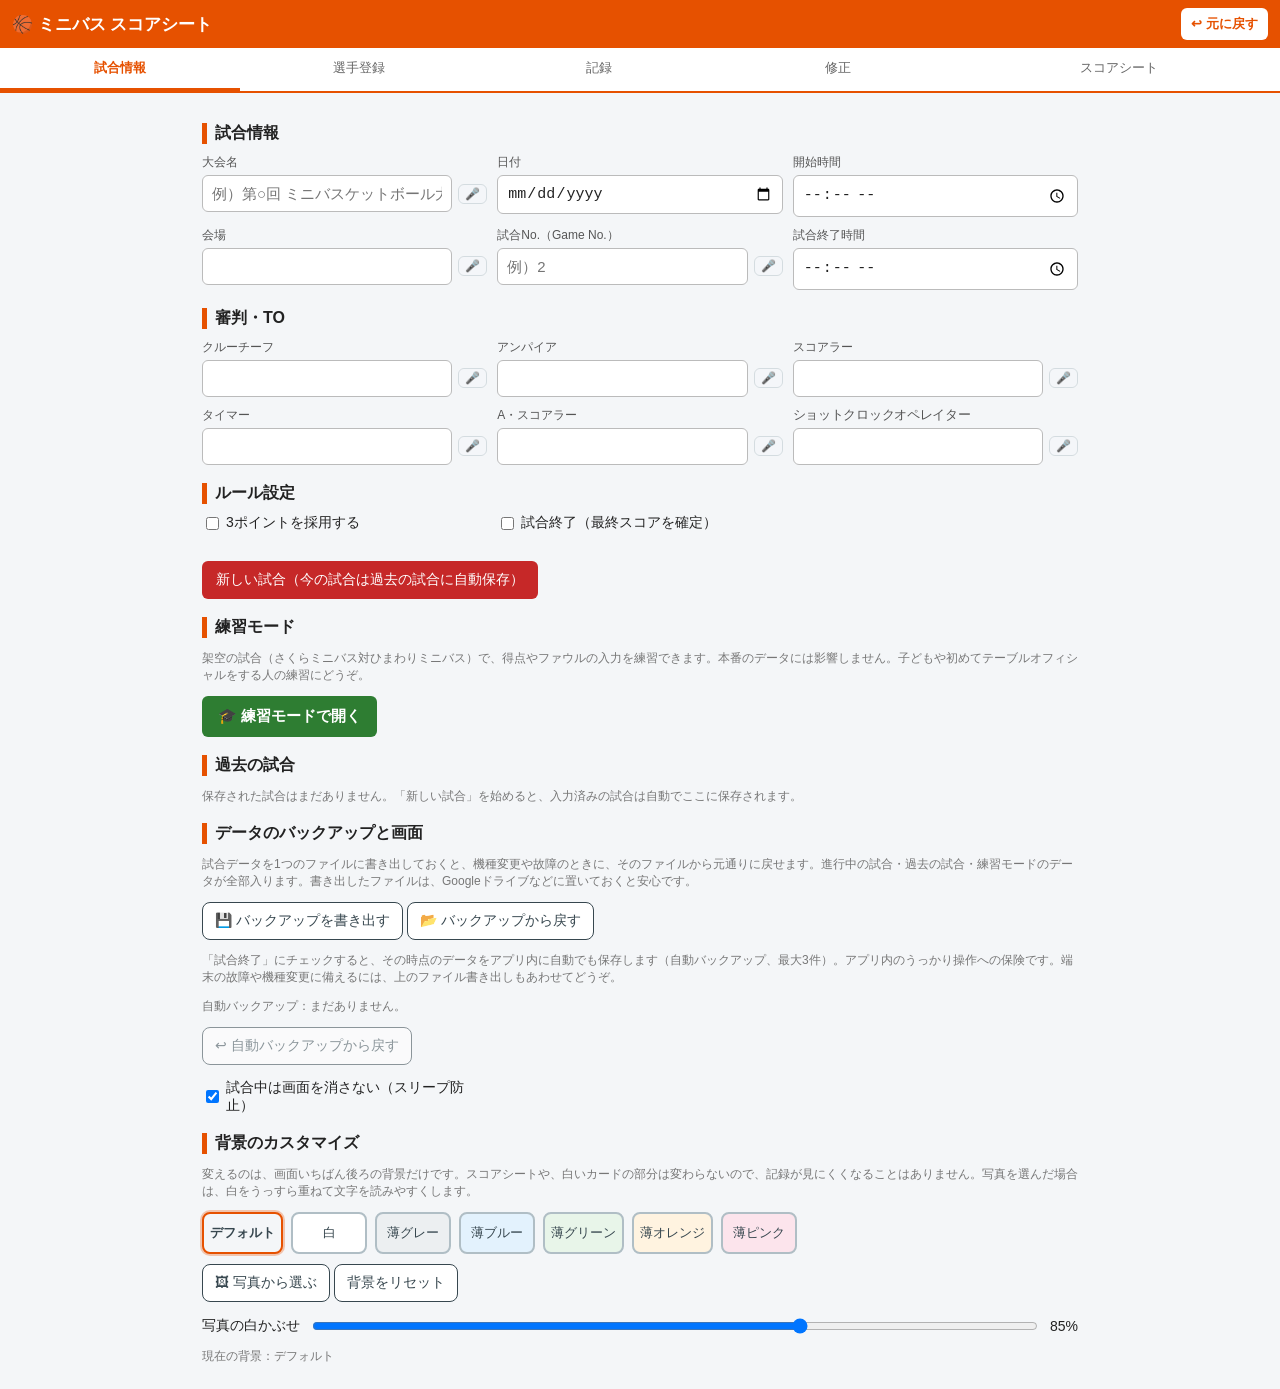
==== app/src/main/assets/scoresheet/index.html @ 8e53f01c "v62 (1.58): targetSdk 36 + edge-to-edge insets fix" ====
<!DOCTYPE html>
<html lang="ja">
<head>
<meta charset="UTF-8">
<meta name="viewport" content="width=device-width, initial-scale=1.0, user-scalable=yes">
<title>ミニバス スコアシート</title>
<link rel="stylesheet" href="style.css">
<link rel="stylesheet" href="sheet.css">
<style>
/* 表紙の絵柄ゲート：style.css の読込前に描画されることがあっても、
   選ばれた絵柄以外は絶対に出さない（style.css 側の display 指定と同じ値） */
.cover-art { display: none; }
.cover-a .art-dunk { display: block; }
.cover-b .art-ball { display: block; }
.cover-c .art-court { display: block; }
.cover-d .art-ball-d { display: block; }
.cover-rare .art-tiger { display: block; }
</style>
<script>
/* 起動時のバインダー表紙：絵柄の抽選はファーストペイント前にここで済ませる。
   app.js の binderIntro は window.__coverVariant を使うだけで、抽選は二度しない。
   絵柄: ダンク(a)／ボール(b)／コート(c)／ボール小(d) は「順番ローテーション」で
   必ず一巡する（完全ランダムだと、たまたま同じ絵柄ばかり続くため）。
   レア金(rare) だけは毎回10%の抽選で割り込む。 */
(function () {
  var COVER_QUEUE_KEY = 'minibas-scoresheet-cover-queue-v1';
  var variant;
  if (Math.random() < 0.10) {
    variant = 'rare';
  } else {
    var queue = [];
    try {
      var qRaw = JSON.parse(localStorage.getItem(COVER_QUEUE_KEY) || '[]');
      if (Array.isArray(qRaw)) queue = qRaw.filter(function (v) { return v === 'a' || v === 'b' || v === 'c' || v === 'd'; });
    } catch (e) { queue = []; }
    if (!queue.length) {
      queue = ['a', 'b', 'c', 'd'];
      for (var qi = queue.length - 1; qi > 0; qi--) {
        var qj = Math.floor(Math.random() * (qi + 1));
        var qt = queue[qi]; queue[qi] = queue[qj]; queue[qj] = qt;
      }
    }
    variant = queue.shift();
    try { localStorage.setItem(COVER_QUEUE_KEY, JSON.stringify(queue)); } catch (e) {}
  }
  window.__coverVariant = variant;
})();
</script>
</head>
<body>

<!-- 起動時のバインダー表紙（タップでも開く。app.js の binderIntro が外す）
     表紙の絵柄は起動ごとにランダム（ダンク／ボール／コート／レア金）
     抽選は head 内スクリプトで描画前に済み、下のスクリプトで即座に反映する -->
<div id="binderCover">
<script>if (window.__coverVariant) document.getElementById('binderCover').classList.add('cover-' + window.__coverVariant);</script>
  <div class="binder-wrap">
    <div class="ground-shadow"></div>
    <div class="binder">
      <div class="backboard"></div>
      <div class="pages"></div>
      <div class="binder-face">
  <div class="binder-spine">
    <span class="binder-ring"></span>
    <span class="binder-ring"></span>
    <span class="binder-ring"></span>
    <span class="binder-ring"></span>
  </div>
  <div class="binder-holes">
    <span class="binder-hole"></span>
    <span class="binder-hole"></span>
    <span class="binder-hole"></span>
    <span class="binder-hole"></span>
  </div>
  <img class="cover-art art-dunk" src="cover_dunk.svg" alt="">
  <svg class="cover-art art-ball" viewBox="0 0 200 200" aria-hidden="true">
    <defs><clipPath id="clipBallA"><circle cx="100" cy="100" r="96"/></clipPath></defs>
    <circle cx="100" cy="100" r="96" class="ball-body"/>
    <g clip-path="url(#clipBallA)">
      <path d="M4 100 H196" class="ball-seam"/>
      <path d="M100 4 V196" class="ball-seam"/>
      <path d="M16 40 Q100 98 184 40" class="ball-seam"/>
      <path d="M16 160 Q100 102 184 160" class="ball-seam"/>
      <path d="M40 16 Q98 100 40 184" class="ball-seam"/>
      <path d="M160 16 Q102 100 160 184" class="ball-seam"/>
    </g>
  </svg>
  <svg class="cover-art art-court" viewBox="0 0 300 320" preserveAspectRatio="xMidYMid meet" aria-hidden="true">
    <g stroke="none">
      <rect x="174" y="111" width="116" height="98" fill="rgba(255,255,255,.08)"/>
      <circle cx="174" cy="160" r="36" fill="rgba(255,255,255,.05)"/>
      <path d="M10 124 A36 36 0 0 1 10 196 Z" fill="rgba(255,255,255,.05)"/>
    </g>
    <g fill="none" stroke="rgba(255,255,255,.45)" stroke-width="3.5">
      <rect x="10" y="10" width="280" height="300"/>
      <path d="M10 124 A36 36 0 0 1 10 196"/>
      <circle cx="258" cy="160" r="7"/>
      <rect x="174" y="111" width="116" height="98"/>
      <circle cx="174" cy="160" r="36"/>
      <path d="M258 135 A25 25 0 0 0 258 185"/>
      <path d="M290 28 H230 A135 135 0 0 0 230 292 H290"/>
      <path d="M200 103 V111 M228 103 V111 M256 103 V111 M200 209 V217 M228 209 V217 M256 209 V217"/>
    </g>
    <g stroke="rgba(255,255,255,.45)" stroke-width="6">
      <line x1="266" y1="142" x2="266" y2="178"/>
    </g>
  </svg>
  <svg class="cover-art art-ball-d" viewBox="0 0 200 200" aria-hidden="true">
    <defs><clipPath id="clipBallD"><circle cx="100" cy="98" r="94"/></clipPath></defs>
    <ellipse cx="100" cy="188" rx="72" ry="9" fill="rgba(0,0,0,.45)"/>
    <circle cx="100" cy="98" r="94" class="ball-body"/>
    <g clip-path="url(#clipBallD)">
      <path d="M6 98 H194" class="ball-seam"/>
      <path d="M100 4 V192" class="ball-seam"/>
      <path d="M15 38 Q100 96 185 38" class="ball-seam"/>
      <path d="M15 158 Q100 100 185 158" class="ball-seam"/>
      <path d="M38 15 Q96 98 38 181" class="ball-seam"/>
      <path d="M162 15 Q104 98 162 181" class="ball-seam"/>
    </g>
  </svg>
  <img class="cover-art art-tiger" src="cover_tiger.svg" alt="">
  <div class="binder-main">
    <div class="binder-title">ミニバス<br>スコアシート</div>
    <div class="binder-version" id="binderVersion">バージョン 1.58</div>
    <div class="binder-credit">作：バスケおっさん</div>
  </div>
      </div>
    </div>
  </div>
</div>

<header id="appbar" class="noprint">
  <h1>🏀 ミニバス スコアシート</h1>
  <div class="appbar-actions">
    <button id="btnUndo" type="button">↩ 元に戻す</button>
  </div>
</header>

<nav id="tabs" class="noprint">
  <button type="button" data-tab="info" class="active">試合情報</button>
  <button type="button" data-tab="roster">選手登録</button>
  <button type="button" data-tab="record">記録</button>
  <button type="button" data-tab="fix">修正</button>
  <button type="button" data-tab="sheet">スコアシート</button>
</nav>

<div id="voiceStatus" class="voice-status noprint" role="status"></div>

<div id="practiceBanner" class="practice-banner noprint" style="display:none">
  <span>🎓 練習モード中（本番のデータには影響しません）</span>
  <button type="button" id="btnExitPractice">本番に戻る</button>
</div>

<div id="voiceToast" class="voice-toast noprint" style="display:none"></div>

<main>
  <!-- ===== 試合情報 ===== -->
  <section id="tab-info" class="tabpage active">
    <h2>試合情報</h2>
    <div class="form-grid">
      <label>大会名 <span class="input-row"><input type="text" id="gTournament" placeholder="例）第○回 ミニバスケットボール大会"><button type="button" class="mic-btn" title="音声入力">🎤</button></span></label>
      <label>日付 <input type="date" id="gDate"></label>
      <label>開始時間 <input type="time" id="gTime"></label>
      <label>会場 <span class="input-row"><input type="text" id="gVenue"><button type="button" class="mic-btn" title="音声入力">🎤</button></span></label>
      <label>試合No.（Game No.） <span class="input-row"><input type="text" id="gGameNo" placeholder="例）2"><button type="button" class="mic-btn" title="音声入力">🎤</button></span></label>
      <label>試合終了時間 <input type="time" id="gEndTime"></label>
    </div>
    <h2>審判・TO</h2>
    <div class="form-grid">
      <label>クルーチーフ <span class="input-row"><input type="text" id="gCrewChief"><button type="button" class="mic-btn" title="音声入力">🎤</button></span></label>
      <label>アンパイア <span class="input-row"><input type="text" id="gUmpire"><button type="button" class="mic-btn" title="音声入力">🎤</button></span></label>
      <label>スコアラー <span class="input-row"><input type="text" id="gScorer"><button type="button" class="mic-btn" title="音声入力">🎤</button></span></label>
      <label>タイマー <span class="input-row"><input type="text" id="gTimer"><button type="button" class="mic-btn" title="音声入力">🎤</button></span></label>
      <label>A・スコアラー <span class="input-row"><input type="text" id="gAScorer"><button type="button" class="mic-btn" title="音声入力">🎤</button></span></label>
      <label class="long-label">ショットクロックオペレイター <span class="input-row"><input type="text" id="gShotClock"><button type="button" class="mic-btn" title="音声入力">🎤</button></span></label>
    </div>
    <h2>ルール設定</h2>
    <div class="form-grid checks">
      <label class="check"><input type="checkbox" id="gUse3pt"> 3ポイントを採用する</label>
      <label class="check"><input type="checkbox" id="gFinished"> 試合終了（最終スコアを確定）</label>
    </div>
    <div class="danger-zone">
      <button id="btnNewGame" type="button" class="danger">新しい試合（今の試合は過去の試合に自動保存）</button>
    </div>
    <div id="practiceSection">
      <h2>練習モード</h2>
      <p class="hint">架空の試合（さくらミニバス対ひまわりミニバス）で、得点やファウルの入力を練習できます。本番のデータには影響しません。子どもや初めてテーブルオフィシャルをする人の練習にどうぞ。</p>
      <button id="btnPractice" type="button" class="practice-open">🎓 練習モードで開く</button>
    </div>
    <h2>過去の試合</h2>
    <div id="archiveList"></div>
    <h2>データのバックアップと画面</h2>
    <p class="hint">試合データを1つのファイルに書き出しておくと、機種変更や故障のときに、そのファイルから元通りに戻せます。進行中の試合・過去の試合・練習モードのデータが全部入ります。書き出したファイルは、Googleドライブなどに置いておくと安心です。</p>
    <div>
      <button id="btnBackupExport" type="button" class="btn-line">💾 バックアップを書き出す</button>
      <button id="btnBackupImport" type="button" class="btn-line">📂 バックアップから戻す</button>
    </div>
    <input type="file" id="backupFileInput" accept=".json,application/json" style="display:none">
    <p class="hint">「試合終了」にチェックすると、その時点のデータをアプリ内に自動でも保存します（自動バックアップ、最大3件）。アプリ内のうっかり操作への保険です。端末の故障や機種変更に備えるには、上のファイル書き出しもあわせてどうぞ。</p>
    <p class="hint" id="autoBackupInfo"></p>
    <div>
      <button id="btnAutoBackupRestore" type="button" class="btn-line">↩ 自動バックアップから戻す</button>
    </div>
    <div class="form-grid checks" style="margin-top:14px">
      <label class="check"><input type="checkbox" id="chkKeepScreenOn"> 試合中は画面を消さない（スリープ防止）</label>
    </div>
    <h2>背景のカスタマイズ</h2>
    <p class="hint">変えるのは、画面いちばん後ろの背景だけです。スコアシートや、白いカードの部分は変わらないので、記録が見にくくなることはありません。写真を選んだ場合は、白をうっすら重ねて文字を読みやすくします。</p>
    <div class="bg-swatches" id="bgSwatches">
      <button type="button" class="bg-swatch" data-bg="default" style="background:#f4f6f8">デフォルト</button>
      <button type="button" class="bg-swatch" data-bg="#ffffff" style="background:#ffffff">白</button>
      <button type="button" class="bg-swatch" data-bg="#eceff1" style="background:#eceff1">薄グレー</button>
      <button type="button" class="bg-swatch" data-bg="#e3f2fd" style="background:#e3f2fd">薄ブルー</button>
      <button type="button" class="bg-swatch" data-bg="#e8f5e9" style="background:#e8f5e9">薄グリーン</button>
      <button type="button" class="bg-swatch" data-bg="#fff3e0" style="background:#fff3e0">薄オレンジ</button>
      <button type="button" class="bg-swatch" data-bg="#fce4ec" style="background:#fce4ec">薄ピンク</button>
    </div>
    <div style="margin-top:10px">
      <button id="btnBgPick" type="button" class="btn-line">🖼 写真から選ぶ</button>
      <button id="btnBgReset" type="button" class="btn-line">背景をリセット</button>
    </div>
    <input type="file" id="bgFileInput" accept="image/*" style="display:none">
    <label class="bg-slider">写真の白かぶせ
      <input type="range" id="bgOverlay" min="60" max="97" step="1" value="85">
      <span id="bgOverlayVal">85%</span>
    </label>
    <p class="hint" id="bgStatus"></p>
  </section>

  <!-- ===== 選手登録 ===== -->
  <section id="tab-roster" class="tabpage">
    <p class="hint">選手を登録したら、「記録」タブでクォーターごとに先発の5人を選びます（記録タブでクォーターを切り替えると、そのQの出場が未設定の場合は選択画面が自動で開きます）。</p>
    <div id="rosterEditors"></div>
  </section>

  <!-- ===== 記録 ===== -->
  <section id="tab-record" class="tabpage">
    <div class="voice-bar">
      <button id="btnVoice" type="button" class="voice-mic">🎤 音声入力</button>
      <div class="voice-team">
        <span>対象チーム：</span>
        <button type="button" id="voiceTeamA" class="vt active">A</button>
        <button type="button" id="voiceTeamB" class="vt">B</button>
        <span id="voiceTeamLabel"></span>
      </div>
    </div>
    <p class="hint">音声コマンド例：「4番 2点」「7番 フリースロー」「5番 ファウル 2本」「5番 アンスポ 2本」「5番 テクニカル」「Bチーム」「タイムアウト」。間違えたら「元に戻す」で取り消せます。</p>
    <div class="quarter-bar">
      <span>記録するクォーター：</span>
      <div class="qbtns" id="quarterBtns">
        <button type="button" data-q="1" class="active">Q1</button>
        <button type="button" data-q="2">Q2</button>
        <button type="button" data-q="3">Q3</button>
        <button type="button" data-q="4">Q4</button>
        <button type="button" data-q="OT">OT</button>
      </div>
    </div>
    <div class="tf-bar" id="tfBar"></div>
    <div class="lineup-bar">
      <button id="btnLineup" type="button">🏀 出場メンバーを選ぶ</button>
      <span class="hint">現在のクォーターの先発5人を選ぶ画面を開きます（選び直しもできます）。</span>
    </div>
    <p class="hint">出場ボタンはタップで切り替わります（未出場 → ／先発 → ＼途中出場）。得点した選手は自動で出場扱いになります。</p>
    <div class="rec-switch" id="recSwitch">
      <button type="button" id="recTeamA" class="rec-team active"></button>
      <button type="button" id="recTeamB" class="rec-team"></button>
    </div>
    <div id="recordPanels"></div>
    <div id="recordSheetSide">
      <h3 class="side-title">スコアシート（入力に合わせて自動で反映）</h3>
      <canvas id="sheetPreview" width="2481" height="3509"></canvas>
    </div>
  </section>

  <!-- ===== 記録の修正 ===== -->
  <section id="tab-fix" class="tabpage">
    <h2>記録の修正</h2>
    <p class="hint">これまでの記録の一覧です。行をタップすると、その記録をその場で直接修正できます（選手・点数・ファウルの種別・クォーターの変更と、1件だけの削除）。直すと合計とスコアシートにも反映されます。</p>
    <div id="fixList"></div>
  </section>

  <!-- ===== スコアシート ===== -->
  <section id="tab-sheet" class="tabpage">
    <p class="hint">紙のスコアシートと同じレイアウトの画像の上に、記録した内容をそのまま描いたシートです。保存・共有のボタンはシートの下にあります。</p>
    <div class="sheet-zoom noprint">
      <button id="btnZoomOut" type="button">－ 縮小</button>
      <span id="zoomLabel">100%</span>
      <button id="btnZoomIn" type="button">＋ 拡大</button>
      <button id="btnZoomFit" type="button">全体を表示</button>
    </div>
    <div class="sheet-scroll">
      <canvas id="sheetCanvas" width="2481" height="3509"></canvas>
    </div>
    <div class="sheet-actions sheet-actions-bottom noprint">
      <span class="sa-group">
        <button type="button" data-act="saveImage">🖼 画像として保存</button>
        <button type="button" data-act="shareImage">📤 画像を共有</button>
      </span>
      <span class="sa-group">
        <button type="button" data-act="savePdf">📄 PDFで保存</button>
        <button type="button" data-act="sharePdf">📤 PDFを共有</button>
      </span>
    </div>
  </section>
</main>

<!-- 印刷専用ビュー（canvas画像だけをA4いっぱいに配置） -->
<div id="printRoot" aria-hidden="true"><img id="printImg" alt=""></div>

<!-- 名簿の呼び出し -->
<div id="rosterModal" class="modal hidden">
  <div class="modal-box">
    <h3 id="rosterModalTitle">名簿を呼び出す</h3>
    <div id="rosterModalList" class="pick-list"></div>
    <div class="modal-row">
      <button type="button" class="cancel" id="rosterModalCancel">閉じる</button>
    </div>
  </div>
</div>

<!-- 自動バックアップの選択 -->
<div id="abModal" class="modal hidden">
  <div class="modal-box">
    <h3>自動バックアップから戻す</h3>
    <div id="abModalList" class="pick-list"></div>
    <div class="modal-row">
      <button type="button" class="cancel" id="abModalCancel">閉じる</button>
    </div>
  </div>
</div>

<!-- ファウル種別ピッカー -->
<div id="foulModal" class="modal hidden">
  <div class="modal-box">
    <h3 id="foulModalTitle">ファウルの種別</h3>
    <div id="foulTypeBtns" class="foul-types"></div>
    <p id="foulDesc" class="foul-desc"></p>
    <button id="foulCancel" type="button" class="cancel">キャンセル</button>
  </div>
</div>

<!-- タイムアウト経過分ピッカー -->
<div id="toModal" class="modal hidden">
  <div class="modal-box">
    <h3 id="toModalTitle">タイムアウト</h3>
    <div id="toMinuteBtns" class="minute-types"></div>
    <p class="foul-desc">経過分は、クォーターの長さから残り時間の「分」を引いた数字です（6分クォーターで残り2分35秒なら「4分」）。</p>
    <button id="toCancel" type="button" class="cancel">キャンセル</button>
  </div>
</div>

<!-- 記録の修正モーダル -->
<div id="editModal" class="modal hidden">
  <div class="modal-box">
    <h3>記録の修正</h3>
    <p id="editDesc" class="edit-desc"></p>
    <div id="editFields"></div>
    <div class="modal-row">
      <button id="editSave" type="button">保存する</button>
      <button id="editCancel" type="button" class="cancel">キャンセル</button>
    </div>
    <button id="editDelete" type="button" class="delete-btn">この記録を削除</button>
  </div>
</div>

<!-- メンバー表OCR：撮影／写真選択の選択 -->
<div id="ocrSourceModal" class="modal hidden">
  <div class="modal-box">
    <h3 id="ocrSourceTitle">メンバー表を取り込む</h3>
    <p class="hint">メンバー表を撮影するか、写真から選びます。読み取りは端末の中で行われ、写真や名前が外部に送られることはありません。結果は登録前に確認画面で直せます。</p>
    <div class="modal-row">
      <button id="ocrCapture" type="button">📷 撮影する</button>
      <button id="ocrPick" type="button">🖼 写真から選ぶ</button>
    </div>
    <button id="ocrSourceCancel" type="button" class="cancel">キャンセル</button>
  </div>
</div>

<!-- メンバー表OCR：読み取り結果の確認 -->
<div id="ocrModal" class="modal hidden">
  <div class="modal-box ocr-box">
    <h3>読み取り結果の確認</h3>
    <div id="ocrEdit">
    <div class="voice-team ocr-team">
      <span>登録先：</span>
      <button type="button" id="ocrTeamA" class="vt">チームA</button>
      <button type="button" id="ocrTeamB" class="vt">チームB</button>
      <span id="ocrTeamName"></span>
    </div>
    <p class="hint">内容を確認し、間違いはその場で直してください。</p>
    <div class="ocr-head"><span class="c-no">背番号</span><span class="c-name">氏名</span><span class="c-lic">ライセンス下3桁</span><span class="c-del"></span></div>
    <div id="ocrRows"></div>
    <button id="ocrAddRow" type="button" class="ocr-add">＋ 行を追加</button>
    <div id="ocrRawWrap" class="hidden">
      <h4>読み取れなかった行（参考）</h4>
      <div id="ocrRaw" class="ocr-raw"></div>
    </div>
    <div class="modal-row">
      <button id="ocrApply" type="button">この内容で登録する</button>
      <button id="ocrCancel" type="button">やめる</button>
    </div>
    </div>
    <div id="ocrDone" class="hidden">
      <p id="ocrDoneMsg" class="edit-desc"></p>
      <div class="modal-row">
        <button id="ocrGoLineup" type="button">続けてQ1の出場メンバーを選ぶ</button>
        <button id="ocrDoneClose" type="button" class="cancel">閉じる</button>
      </div>
    </div>
  </div>
</div>

<!-- Q開始時：出場メンバー（先発5人）選択 -->
<div id="lineupModal" class="modal hidden">
  <div class="modal-box lineup-box">
    <h3 id="lineupTitle">出場メンバーを選ぶ</h3>
    <div class="voice-team lineup-team">
      <span>チーム：</span>
      <button type="button" id="lineupTeamA" class="vt">チームA</button>
      <button type="button" id="lineupTeamB" class="vt">チームB</button>
      <span id="lineupTeamName"></span>
    </div>
    <p id="lineupInfo" class="hint"></p>
    <div id="lineupPlayers" class="lineup-players"></div>
    <button id="lineupSame" type="button" class="lineup-same">前のQと同じメンバーにする</button>
    <p id="lineupCount" class="lineup-count"></p>
    <div class="modal-row">
      <button id="lineupOk" type="button">確定する</button>
      <button id="lineupCancel" type="button" class="cancel">キャンセル</button>
    </div>
  </div>
</div>

<script src="form_b64_0.js"></script>
<script src="form_b64_1.js"></script>
<script src="form_b64_2.js"></script>
<script src="form_b64_3.js"></script>
<script src="form_b64_4.js"></script>
<script src="form_b64_5.js"></script>
<script src="form_b64_6.js"></script>
<script src="form_b64_7.js"></script>
<script src="form_image.js"></script>
<script src="app.js"></script>
</body>
</html>
---- app/src/main/assets/scoresheet/style.css ----
/* 入力 UI 用スタイル（公式シート本体は sheet.css） */
* { box-sizing: border-box; }
body {
  margin: 0;
  font-family: "Hiragino Kaku Gothic ProN", "Noto Sans JP", sans-serif;
  background: #f4f6f8;
  color: #222;
  font-size: 15px;
}
#appbar {
  display: flex; align-items: center; justify-content: space-between;
  background: #e65100; color: #fff; padding: 8px 12px;
  position: sticky; top: 0; z-index: 20;
}
#appbar h1 { font-size: 17px; margin: 0; }
.appbar-actions button {
  background: #fff; color: #e65100; border: none; border-radius: 6px;
  padding: 7px 10px; font-size: 13px; font-weight: bold; margin-left: 6px;
}
#tabs {
  display: flex; background: #fff; border-bottom: 2px solid #e65100;
  position: sticky; top: 45px; z-index: 19;
}
#tabs button {
  flex: 1; padding: 11px 2px; background: none; border: none;
  font-size: 13px; color: #666; border-bottom: 3px solid transparent;
  white-space: nowrap;
}
#tabs button[data-tab="sheet"] { flex: 1.35; }
#tabs button.active { color: #e65100; font-weight: bold; border-bottom-color: #e65100; }
main { padding: 12px; max-width: 900px; margin: 0 auto; }
.tabpage { display: none; }
.tabpage.active { display: block; }
h2 { font-size: 16px; border-left: 5px solid #e65100; padding-left: 8px; margin: 18px 0 10px; }
.form-grid { display: grid; grid-template-columns: repeat(2, minmax(0, 1fr)); gap: 10px; }
.form-grid label { display: flex; flex-direction: column; font-size: 12px; color: #555; gap: 4px; min-width: 0; }
.form-grid input[type="text"], .form-grid input[type="date"], .form-grid input[type="time"] {
  padding: 9px; font-size: 15px; border: 1px solid #bbb; border-radius: 6px; color: #222;
  width: 100%; min-width: 0;
}
.form-grid .input-row { min-width: 0; }
@media (min-width: 700px) {
  .form-grid { grid-template-columns: repeat(3, minmax(0, 1fr)); }
}
.form-grid label.check { flex-direction: row; align-items: center; font-size: 14px; color: #222; }
.danger-zone { margin-top: 28px; }
button.danger { background: #c62828; color: #fff; border: none; padding: 10px 14px; border-radius: 6px; font-size: 14px; }
.hint { font-size: 12px; color: #777; }

/* 選手登録 */
.team-editor { background: #fff; border-radius: 8px; padding: 12px; margin-bottom: 16px; box-shadow: 0 1px 3px rgba(0,0,0,.12); }
/* 記録タブのパネルと同じ色分け（A=白系グレー、B=青）で画面間の見分けを揃える */
.team-editor-a { border-top: 6px solid #9e9e9e; }
.team-editor-b { border-top: 6px solid #1565c0; background: #e9f2fd; }
.team-editor h3 { margin: 0 0 10px; font-size: 16px; }
.team-editor .row { display: flex; gap: 8px; margin-bottom: 8px; flex-wrap: wrap; }
.team-editor input { padding: 8px; border: 1px solid #bbb; border-radius: 6px; font-size: 14px; }
.team-editor .tname { flex: 2; min-width: 140px; }
.team-editor .tcolor { flex: 1; min-width: 80px; }
table.roster { width: 100%; border-collapse: collapse; }
table.roster th, table.roster td { border: 1px solid #ddd; padding: 5px 3px; font-size: 13px; text-align: center; }
table.roster input { width: 100%; border: none; padding: 10px 4px; font-size: 16px; background: transparent; }
table.roster input.no { text-align: center; }
table.roster input.lic { text-align: center; }
.coach-rows { margin-top: 8px; display: grid; gap: 6px; }
.coach-rows .row label { font-size: 12px; color: #555; display: flex; align-items: center; gap: 6px; flex-wrap: wrap; }

/* 記録 */
.quarter-bar { display: flex; align-items: center; gap: 10px; flex-wrap: wrap; margin-bottom: 6px; }
.qbtns button {
  padding: 8px 14px; border: 1px solid #e65100; background: #fff; color: #e65100;
  border-radius: 20px; font-size: 14px; margin-right: 4px;
}
.qbtns button.active { background: #e65100; color: #fff; font-weight: bold; }
.team-panel { background: #fff; border-radius: 8px; padding: 10px; margin-bottom: 16px; box-shadow: 0 1px 3px rgba(0,0,0,.12); }
.team-panel.panel-a { background: #ffffff; border-top: 6px solid #9e9e9e; }
.team-panel.panel-b { background: #e9f2fd; border-top: 6px solid #1565c0; }
.team-panel header { display: flex; align-items: center; justify-content: space-between; flex-wrap: wrap; gap: 6px; }
.team-panel h3 { margin: 0; font-size: 16px; }
.team-panel .score-now { font-size: 30px; font-weight: bold; color: #e65100; }
.team-panel.panel-b .score-now { color: #1565c0; }
.team-panel .panel-btns button {
  border: 1px solid #888; background: #fff; border-radius: 6px; padding: 7px 9px; font-size: 12px; margin-left: 4px;
}
.to-chips { font-size: 12px; color: #555; margin: 6px 0; }
.to-chips .chip { background: #eef; border-radius: 10px; padding: 2px 8px; margin-right: 4px; display: inline-block; }
.to-chips .chip b { color: #c62828; margin-left: 3px; }
table.record { width: 100%; border-collapse: collapse; margin-top: 6px; }
table.record th, table.record td { border-bottom: 1px solid #eee; padding: 5px 3px; font-size: 13px; text-align: center; }
table.record td.pname { text-align: left; }
table.record .pno { font-weight: bold; }
table.record button {
  border: none; border-radius: 6px; padding: 8px 9px; font-size: 13px; font-weight: bold;
  background: #e3f2fd; color: #1565c0; white-space: nowrap;
}
table.record td:nth-child(3) { white-space: nowrap; }
table.record button.pts { background: #e65100; color: #fff; min-width: 34px; padding: 8px 5px; }
table.record button.foul { background: #fff; color: #c62828; border: 2px solid #c62828; min-width: 44px; padding: 12px 7px; font-size: 15px; }
table.record button.play { background: #f1f8e9; color: #33691e; border: 1px solid #aed581; min-width: 56px; padding: 8px 6px; }
table.record button.play.on { background: #33691e; color: #fff; }
table.record .foulcount { color: #c62828; font-size: 12px; }
table.record tr.out { opacity: .45; }
table.record tr.warn4 { background: #fff3e0; }
.foulwarn { background: #ef6c00; color: #fff; border-radius: 8px; padding: 1px 7px; font-size: 12px; font-weight: bold; white-space: nowrap; }

/* れんしゅうモード */
.practice-banner {
  background: #2e7d32; color: #fff; padding: 10px 12px; font-size: 14px; font-weight: bold;
  display: flex; justify-content: space-between; align-items: center; gap: 8px;
}
.practice-banner button {
  background: #fff; color: #2e7d32; border: none; border-radius: 6px;
  padding: 7px 10px; font-weight: bold; font-size: 13px; white-space: nowrap;
}
button.practice-open {
  background: #2e7d32; color: #fff; border: none; padding: 11px 16px;
  border-radius: 6px; font-size: 15px; font-weight: bold;
}

/* 音声入力の結果を大きく一瞬表示 */
.voice-toast {
  position: fixed; top: 108px; left: 50%; transform: translateX(-50%);
  background: rgba(20,20,20,.92); color: #fff; font-size: 22px; font-weight: bold;
  padding: 14px 22px; border-radius: 12px; z-index: 60; max-width: 92vw;
  text-align: center; box-shadow: 0 4px 16px rgba(0,0,0,.3); pointer-events: none;
}

/* 過去の試合 */
.archive-item {
  display: flex; justify-content: space-between; align-items: center; gap: 8px;
  background: #fff; border-radius: 8px; padding: 10px 12px; margin-bottom: 8px;
  box-shadow: 0 1px 3px rgba(0,0,0,.12); font-size: 14px;
}
.archive-item .archive-btns { white-space: nowrap; }
.archive-item .archive-btns button {
  border: 1px solid #888; background: #fff; border-radius: 6px;
  padding: 7px 10px; font-size: 13px; margin-left: 4px;
}

/* モーダル */
.modal { position: fixed; inset: 0; background: rgba(0,0,0,.5); display: flex; align-items: center; justify-content: center; z-index: 50; }
.modal.hidden { display: none; }
.modal-box { background: #fff; border-radius: 10px; padding: 18px; width: 88%; max-width: 360px; }
.modal-box.team-a { background: #ffffff; border-top: 6px solid #9e9e9e; }
.modal-box.team-b { background: #e9f2fd; border-top: 6px solid #1565c0; }
.modal-box h3 { margin: 0 0 12px; font-size: 16px; }
.foul-types { display: grid; grid-template-columns: repeat(3, 1fr); gap: 8px; margin-bottom: 12px; }
.foul-types button { padding: 12px 4px; font-size: 16px; font-weight: bold; border: 1px solid #c62828; color: #c62828; background: #fff; border-radius: 8px; }
.minute-types { display: grid; grid-template-columns: repeat(3, 1fr); gap: 8px; margin-bottom: 12px; }
.minute-types button { padding: 12px 4px; font-size: 16px; font-weight: bold; border: 1px solid #37474f; color: #37474f; background: #fff; border-radius: 8px; }
.foul-desc { font-size: 12px; color: #666; line-height: 1.7; margin: 2px 0 10px; text-align: left; }
.panel-btns button:disabled { opacity: .55; }
.modal-box .cancel { width: 100%; padding: 10px; border: 1px solid #999; background: #fff; border-radius: 8px; font-size: 14px; }
.modal-box input[type="number"] { width: 100%; padding: 10px; font-size: 17px; border: 1px solid #bbb; border-radius: 6px; margin: 6px 0 12px; }
.modal-row { display: flex; gap: 8px; }
.modal-row button { flex: 1; padding: 11px; border-radius: 8px; font-size: 14px; }
.sheet-actions { margin-bottom: 10px; display: flex; align-items: center; gap: 10px 18px; flex-wrap: wrap; }
.sheet-actions .sa-group { display: inline-flex; gap: 8px; flex-wrap: wrap; }
.sheet-actions-bottom { margin-top: 10px; margin-bottom: 2px; }
.sheet-actions button { background: #e65100; color: #fff; border: none; padding: 11px 16px; border-radius: 8px; font-size: 15px; font-weight: bold; }
.sheet-scroll { overflow: auto; max-height: 78vh; background: #888; padding: 10px; border-radius: 8px; }
.sheet-zoom { display: flex; align-items: center; gap: 8px; margin-bottom: 10px; }
.sheet-zoom button {
  background: #fff; color: #e65100; border: 2px solid #e65100; border-radius: 8px;
  padding: 8px 12px; font-size: 14px; font-weight: bold;
}
.sheet-zoom #zoomLabel { font-weight: bold; min-width: 48px; text-align: center; }

/* 記録タブのチーム切替（選択中のチームだけ表示し、ページの縦の長さを抑える） */
.rec-switch { display: flex; gap: 8px; margin-bottom: 10px; }
.rec-switch .rec-team {
  flex: 1; min-width: 0; padding: 8px 10px; font-size: 14px; font-weight: bold; color: #555;
  background: #fff; border: 2px solid #bdbdbd; border-radius: 8px;
  display: flex; flex-direction: column; gap: 2px; text-align: left;
}
.rec-switch .rt-head { font-size: 12px; font-weight: normal; opacity: .7; }
.rec-switch .rt-main { display: flex; align-items: baseline; gap: 6px; min-width: 0; }
.rec-switch .rt-name { overflow: hidden; text-overflow: ellipsis; white-space: nowrap; }
.rec-switch .rec-team .rec-switch-score { font-size: 20px; margin-left: auto; }
.rec-switch #recTeamA.active { border-color: #616161; background: #f5f5f5; color: #212121; box-shadow: inset 0 0 0 1px #616161; }
.rec-switch #recTeamB.active { border-color: #1565c0; background: #e9f2fd; color: #0d47a1; box-shadow: inset 0 0 0 1px #1565c0; }
.team-panel.panel-hidden { display: none; }

/* タブレット幅：記録タブの横に公式シートを同時表示（スマホ幅では出さない） */
#recordSheetSide { display: none; }
@media (min-width: 820px) {
  #tab-record.active {
    display: grid; grid-template-columns: minmax(0, 2fr) minmax(0, 3fr);
    column-gap: 14px; align-items: start;
  }
  /* タブレットでは両チームをそのまま並べるので、チーム切替ボタンは不要 */
  #recSwitch { display: none; }
  #recordPanels .team-panel.panel-hidden { display: block; }
  #tab-record > *:not(#recordSheetSide) { grid-column: 1; }
  #recordSheetSide {
    display: block; grid-column: 2; grid-row: 6 / span 2;
    /* アプリバー（45px）＋タブ（約48px）の下に張り付くようにする。
       top が小さいとシートの上端（ロゴ部分）がタブの裏に隠れてしまう */
    position: sticky; top: 100px;
  }
  #recordSheetSide .side-title { margin: 2px 0 6px; font-size: 14px; }
  #sheetPreview {
    width: 100%; height: auto; display: block; background: #fff;
    border: 1px solid #bbb; border-radius: 4px;
    /* シート全体が必ず画面に収まるよう、高さを画面内に制限して全体表示する。
       sticky と合わせて、下へスクロールしてもシート全体が常に見える。
       140px は張り付き位置（100px）＋見出し＋下の余白の分 */
    max-height: calc(100vh - 140px); object-fit: contain;
  }
  /* 左列の記録テーブル：見出しとボタンを単語の途中で折り返さない。
     スマホ幅のレイアウトには影響しないよう、このメディアクエリ内だけに絞る */
  #recordPanels table.record th { white-space: nowrap; font-size: 12px; padding: 5px 2px; }
  #recordPanels table.record td { padding: 5px 2px; }
  #recordPanels table.record button { white-space: nowrap; }
  #recordPanels table.record button.play { min-width: 38px; padding: 8px 4px; font-size: 12px; }
  #recordPanels table.record button.pts { min-width: 32px; padding: 8px 4px; font-size: 12px; }
  #recordPanels table.record button.foul { min-width: 40px; padding: 12px 5px; font-size: 14px; }
  /* 得点ボタン（+1/+2/+3）は2段に落とさず1行に並べる */
  #recordPanels table.record td:nth-child(3) { white-space: nowrap; }
}

/* 音声入力 */
.voice-status {
  background: #fff8e1; border-bottom: 1px solid #ffe082; color: #5d4037;
  padding: 8px 12px; font-size: 13px;
}
.voice-status:empty { display: none; }
.voice-bar {
  display: flex; align-items: center; gap: 14px; flex-wrap: wrap;
  background: #fff; border-radius: 8px; padding: 10px; margin-bottom: 8px;
  box-shadow: 0 1px 3px rgba(0,0,0,.12);
}
.voice-mic {
  background: #1565c0; color: #fff; border: none; border-radius: 8px;
  padding: 14px 22px; font-size: 17px; font-weight: bold;
}
.voice-team { display: flex; align-items: center; gap: 6px; font-size: 13px; color: #555; }
.voice-team .vt {
  padding: 8px 16px; border: 1px solid #1565c0; background: #fff; color: #1565c0;
  border-radius: 20px; font-size: 14px; font-weight: bold;
}
.voice-team .vt.active { background: #1565c0; color: #fff; }
.mic-btn {
  background: #f5f7fa; border: 1px solid #cfd8dc; border-radius: 6px;
  padding: 3px 6px; font-size: 12px; line-height: 1; opacity: .85;
}
.input-row { display: flex; gap: 6px; align-items: center; }
.input-row input { flex: 1; min-width: 0; }

/* 記録の修正 */
.fix-item {
  display: flex; align-items: center; gap: 10px; width: 100%; text-align: left;
  background: #fff; border: 1px solid #e0e0e0; border-radius: 8px;
  padding: 11px 12px; margin-bottom: 8px; font-size: 14px; color: #222;
  box-shadow: 0 1px 2px rgba(0,0,0,.06);
}
.fix-item.fix-a { background: #ffffff; border-left: 6px solid #9e9e9e; }
.fix-item.fix-b { background: #e9f2fd; border-left: 6px solid #1565c0; }
.fix-q { color: #fff; font-weight: bold; font-size: 12px; border-radius: 10px; padding: 3px 9px; white-space: nowrap; }
.fix-q.qred { background: rgb(198,30,30); }
.fix-q.qblue { background: rgb(28,38,140); }
.fix-text { flex: 1; }
.fix-arrow { color: #bbb; font-size: 18px; }
.edit-desc { background: #fff8e1; border-radius: 6px; padding: 8px 10px; font-size: 14px; margin: 0 0 12px; }
.modal-box label.flabel { display: block; font-size: 12px; color: #555; margin-bottom: 10px; }
.modal-box select {
  width: 100%; padding: 10px; font-size: 16px; border: 1px solid #bbb;
  border-radius: 6px; margin-top: 4px; background: #fff; color: #222;
}
.modal-row #editSave { background: #e65100; color: #fff; border: none; font-weight: bold; }
.delete-btn {
  width: 100%; margin-top: 10px; padding: 10px; border: 1px solid #c62828;
  color: #c62828; background: #fff; border-radius: 8px; font-size: 14px;
}

/* メンバー表OCR取り込み */
.team-editor .ocr-open {
  background: #1565c0; color: #fff; border: none; border-radius: 8px;
  padding: 10px 14px; font-size: 14px; font-weight: bold;
}
.modal-box.ocr-box { max-width: 560px; width: 94%; max-height: 88vh; overflow-y: auto; }
#ocrRawWrap.hidden { display: none; }
#ocrRawWrap h4 { font-size: 13px; margin: 10px 0 6px; color: #555; }
.ocr-raw {
  background: #f5f5f5; border-radius: 6px; padding: 8px 10px;
  font-size: 12px; color: #666; white-space: pre-wrap; word-break: break-all;
}
.ocr-team { margin-bottom: 8px; }
.ocr-head, .ocr-row { display: flex; gap: 6px; align-items: center; }
.ocr-head { font-size: 11px; color: #777; margin-bottom: 4px; }
.ocr-head .c-no, .ocr-row .o-no { width: 64px; flex: none; text-align: center; }
.ocr-head .c-name, .ocr-row .o-name { flex: 1; min-width: 0; }
.ocr-head .c-lic, .ocr-row .o-lic { width: 92px; flex: none; text-align: center; }
.ocr-head .c-del, .ocr-row .o-del { width: 36px; flex: none; }
.ocr-row { margin-bottom: 6px; }
.ocr-row input { padding: 8px; border: 1px solid #bbb; border-radius: 6px; font-size: 15px; }
.ocr-row .o-del {
  background: #fff; border: 1px solid #c62828; color: #c62828;
  border-radius: 6px; padding: 7px 0; font-size: 14px;
}
.ocr-add {
  width: 100%; padding: 9px; border: 1px dashed #999; background: #fafafa;
  border-radius: 8px; font-size: 14px; color: #555; margin: 2px 0 10px;
}
.modal-row #ocrApply { background: #e65100; color: #fff; border: none; font-weight: bold; }
#ocrSourceModal .cancel { margin-top: 10px; }
#ocrCapture, #ocrPick { border: 1px solid #1565c0; color: #1565c0; background: #fff; font-weight: bold; }
#ocrEdit.hidden, #ocrDone.hidden { display: none; }
.modal-row #ocrGoLineup { background: #33691e; color: #fff; border: none; font-weight: bold; }

/* Q開始時：出場メンバー選択 */
.lineup-bar { display: flex; align-items: center; gap: 10px; flex-wrap: wrap; margin: 8px 0; }
/* チームファウル表示バー（記録タブ） */
.tf-bar { display: flex; gap: 8px; flex-wrap: wrap; margin: 8px 0 2px; }
.tf-chip { flex: 1 1 150px; display: flex; align-items: baseline; gap: 8px; background: #fff3e0; border: 2px solid #e65100; border-radius: 8px; padding: 8px 12px; }
.tf-chip .tf-team { font-weight: bold; font-size: 15px; overflow: hidden; text-overflow: ellipsis; white-space: nowrap; }
.tf-chip .tf-label { color: #6d4c41; font-size: 12px; white-space: nowrap; }
.tf-chip .tf-num { margin-left: auto; font-size: 26px; font-weight: bold; color: #e65100; line-height: 1; }
/* 名簿の保存・呼び出しボタンと選択リスト */
.team-editor .roster-save, .team-editor .roster-load { padding: 9px 12px; border: 1px solid #37474f; color: #37474f; background: #fff; border-radius: 8px; font-size: 14px; margin-right: 8px; }
/* 白枠ボタンの共通スタイル（バックアップ系も同じ見た目に揃える） */
.btn-line { padding: 9px 12px; border: 1px solid #37474f; color: #37474f; background: #fff; border-radius: 8px; font-size: 14px; }
.btn-line:disabled { opacity: .55; }
/* 狭い画面ではルール設定のチェックを縦並びにして、ラベルの中途半端な改行を防ぐ */
@media (max-width: 600px) {
  .form-grid.checks { grid-template-columns: 1fr; }
}
.pick-list { display: flex; flex-direction: column; gap: 8px; margin-bottom: 12px; max-height: 50vh; overflow-y: auto; }
.pick-item { text-align: left; padding: 11px 12px; border: 1px solid #999; background: #fff; border-radius: 8px; font-size: 15px; }
.pick-item .pick-sub { display: block; font-size: 12px; color: #666; margin-top: 2px; }
#btnLineup {
  background: #33691e; color: #fff; border: none; border-radius: 8px;
  padding: 11px 16px; font-size: 15px; font-weight: bold;
}
.modal-box.lineup-box { max-width: 520px; width: 94%; max-height: 88vh; overflow-y: auto; }
.lineup-players { display: grid; gap: 8px; margin: 10px 0; }
.lpick {
  display: flex; align-items: center; gap: 10px; width: 100%; min-height: 56px;
  padding: 10px 12px; border: 2px solid #bbb; background: #fff; border-radius: 10px;
  font-size: 16px; text-align: left; color: #222;
}
.lpick.sel { border-color: #33691e; background: #f1f8e9; }
.lpick.disabled { opacity: .45; }
.lp-no { font-size: 22px; font-weight: bold; min-width: 44px; text-align: center; }
.lp-name { flex: 1; min-width: 0; }
.lp-check { font-size: 20px; color: #33691e; font-weight: bold; min-width: 24px; text-align: center; }
.lp-badge { font-size: 11px; border-radius: 9px; padding: 2px 7px; white-space: nowrap; }
.lp-badge.b-new { background: #ffe082; color: #5d4037; }
.lp-badge.b-sub { background: #e3f2fd; color: #1565c0; }
.lp-badge.b-out { background: #ffcdd2; color: #c62828; }
.lineup-same {
  width: 100%; padding: 10px; border: 1px solid #33691e; color: #33691e;
  background: #fff; border-radius: 8px; font-size: 14px; margin-bottom: 8px;
}
.lineup-same.hidden { display: none; }
/* 先発選択の見出し行：「チーム：」は改行させず、チーム名は独立した行に置く */
.lineup-team { flex-wrap: wrap; }
.lineup-team > span:first-child { white-space: nowrap; }
#lineupTeamName { flex-basis: 100%; font-size: 14px; color: #333; }
/* 長い項目名（ショットクロックオペレイター）は途中で改行させず、少し小さめに1行に収める */
.form-grid label.long-label { white-space: nowrap; font-size: 12.5px; letter-spacing: -0.3px; }
.lineup-count { font-size: 13px; color: #555; margin: 4px 0 10px; }
.modal-row #lineupOk { background: #33691e; color: #fff; border: none; font-weight: bold; }
.modal-row #lineupOk.disabled { background: #bbb; }
.part-status { font-size: 12px; color: #33691e; margin: 2px 0 4px; }
.notyet { background: #ffe082; color: #5d4037; border-radius: 8px; padding: 1px 6px; font-size: 11px; white-space: nowrap; }

@media print {
  /* 印刷するのは #printRoot（canvas画像のみ、A4いっぱい）だけ */
  #appbar, #tabs, main, .modal, .voice-status { display: none !important; }
  body { background: #fff; }
  #printRoot { display: block !important; }
  #printRoot img { width: 100%; height: auto; display: block; }
}

/* 背景のカスタマイズ（試合情報タブ） */
.bg-swatches { display: flex; flex-wrap: wrap; gap: 8px; }
.bg-swatch {
  border: 2px solid #b0bec5; border-radius: 8px; padding: 10px 6px;
  font-size: 13px; color: #37474f; min-width: 76px; cursor: pointer;
}
.bg-swatch.selected { border-color: #e65100; box-shadow: 0 0 0 2px rgba(230,81,0,.30); font-weight: bold; }
.bg-slider { display: flex; align-items: center; gap: 10px; margin-top: 14px; font-size: 14px; }
.bg-slider input[type="range"] { flex: 1; }

/* 起動時のバインダー表紙（絵柄は起動ごとにランダム）
   実物のバインダーらしく、机の上に置いたバインダーを
   紙の束・裏表紙・金属リング・革の質感で立体的に見せる */
#binderCover {
  position: fixed; inset: 0; z-index: 9999;
  display: flex; align-items: center; justify-content: center;
  background: radial-gradient(130% 80% at 50% 22%, #434956, #262a33 58%, #16181e 100%);
  transition: opacity .7s ease-in;
  overflow: hidden;
}
#binderCover.opening { opacity: 0; }
.binder-wrap {
  position: relative;
  width: min(94vw, 560px); height: min(88vh, 780px);
  perspective: 1200px;
}
/* 床に落ちる柔らかい影 */
.ground-shadow {
  position: absolute; left: 2%; right: -9%; bottom: -30px; height: 52px;
  background: radial-gradient(50% 50% at 50% 50%, rgba(0,0,0,.62), rgba(0,0,0,0) 68%);
  filter: blur(7px);
}
.binder {
  position: absolute; inset: 0;
  transform: rotateY(-5deg) rotateX(1.2deg);
  transform-style: preserve-3d;
  transform-origin: left center;
  transition: transform .7s ease-in;
}
#binderCover.opening .binder {
  transform: perspective(1200px) rotateY(-102deg);
}
/* 裏表紙の板（いちばん後ろ） */
.backboard {
  position: absolute; inset: 0;
  transform: translate(13px, 10px);
  border-radius: 12px;
  background: linear-gradient(135deg, #26264e, #101024 70%);
  box-shadow: 3px 3px 4px rgba(0,0,0,.45);
}
#binderCover.cover-rare .backboard {
  background: linear-gradient(135deg, #7a5f16, #42330a 70%);
}
/* 紙の束（小口）：横の縞で1枚ずつの層を表す */
.pages {
  position: absolute; inset: 0;
  transform: translate(8px, 6px);
  border-radius: 10px;
  background: repeating-linear-gradient(0deg,
    #f8f4e9 0px, #f8f4e9 2px, #c9c1ab 3px, #ece6d5 4px);
  box-shadow: inset -3px 0 3px rgba(0,0,0,.18), inset 0 -3px 3px rgba(0,0,0,.12);
}
/* 表紙本体 */
.binder-face {
  position: absolute; inset: 0; display: flex;
  border-radius: 10px; overflow: hidden;
  background: linear-gradient(150deg, #1d1d22, #101014 55%, #17171c);
  box-shadow:
    inset 0 0 0 2px rgba(0,0,0,.55),
    inset 0 0 0 3px rgba(255,255,255,.05),
    inset 0 2px 3px rgba(255,255,255,.10),
    -2px 2px 6px rgba(0,0,0,.35);
}
/* 革の質感（SVGノイズ）＋斜めのツヤ */
.binder-face::before {
  content: ''; position: absolute; inset: 0; z-index: 4; pointer-events: none;
  background:
    linear-gradient(112deg, rgba(255,255,255,.13) 0%, rgba(255,255,255,.03) 30%, transparent 48%),
    radial-gradient(95% 55% at 16% 0%, rgba(255,255,255,.10), transparent 60%),
    url("data:image/svg+xml,%3Csvg xmlns='http://www.w3.org/2000/svg' width='160' height='160'%3E%3Cfilter id='n'%3E%3CfeTurbulence type='fractalNoise' baseFrequency='0.9' numOctaves='2'/%3E%3C/filter%3E%3Crect width='160' height='160' filter='url(%23n)' opacity='0.05'/%3E%3C/svg%3E");
}
#binderCover.cover-c .binder-face { background: linear-gradient(135deg, #262861, #1a1c53 60%, #141539); }
#binderCover.cover-rare .binder-face {
  background-color: #d4af37;
  background-image:
    repeating-linear-gradient(90deg, rgba(120,84,10,.18) 0 2px, transparent 2px 16.66%),
    linear-gradient(140deg, #f3d27a, #d4af37 45%, #a87f1f 82%, #caa437);
}
/* 背表紙：丸みのあるグラデーション＋ヒンジの溝 */
.binder-spine {
  width: 58px; flex: none; position: relative; z-index: 3;
  background: linear-gradient(90deg,
    #060608 0%, #1b1b21 26%, #3a3a44 48%, #23232b 72%, #0a0a0d 100%);
  border-right: 2px solid rgba(0,0,0,.65);
  box-shadow: inset -4px 0 5px rgba(0,0,0,.55), inset 3px 0 4px rgba(0,0,0,.5);
  display: flex; flex-direction: column;
  justify-content: space-evenly; align-items: center;
}
.cover-rare .binder-spine {
  background: linear-gradient(90deg,
    #4a3806 0%, #8a6a1c 26%, #c9a227 48%, #7c5f14 72%, #3d2d04 100%);
  border-right-color: rgba(58,42,0,.6);
}
/* 金属リング：金属グラデーションの輪＋中心の穴 */
.binder-ring {
  width: 30px; height: 30px; border-radius: 50%;
  position: relative;
  background: radial-gradient(circle at 32% 28%,
    #fdfefe, #c6cdd5 38%, #7e868f 62%, #4b5157 82%, #9aa3ab);
  box-shadow: 0 3px 5px rgba(0,0,0,.6), inset 0 0 3px rgba(0,0,0,.45);
}
.binder-ring::after {
  content: ''; position: absolute; inset: 7px; border-radius: 50%;
  background: radial-gradient(circle at 42% 34%, #2e2e34, #0e0e11 72%);
  box-shadow: inset 0 2px 4px rgba(0,0,0,.95), 0 1px 0 rgba(255,255,255,.18);
}
.cover-rare .binder-ring {
  background: radial-gradient(circle at 32% 28%,
    #fffbe8, #ecd27a 38%, #b08d2a 62%, #6e5410 82%, #d9b84a);
}
.cover-rare .binder-ring::after {
  background: radial-gradient(circle at 42% 34%, #4a3806, #241a02 72%);
}
/* 紙側のパンチ穴（リングの付け根） */
.binder-holes {
  position: absolute; left: 66px; top: 0; bottom: 0; z-index: 3;
  display: flex; flex-direction: column;
  justify-content: space-evenly; align-items: center;
}
.binder-hole {
  width: 13px; height: 13px; border-radius: 50%;
  background: radial-gradient(circle at 42% 34%, #000, #1d1d22 76%);
  box-shadow: inset 0 2px 4px rgba(0,0,0,.95), 0 1px 0 rgba(255,255,255,.10);
}
.cover-art { display: none; position: absolute; }
.cover-a .art-dunk {
  display: block;
  height: 23%; width: auto; top: 12%; left: 56%; transform: translateX(-50%);
}
.cover-b .art-ball {
  display: block; width: 300px; height: 300px; right: -120px; bottom: -120px;
}
.cover-b .binder-credit { padding-right: 150px; }
.cover-rare .art-tiger {
  display: block; inset: 0; width: 100%; height: 100%;
}
.cover-rare .binder-main { justify-content: flex-start; padding-top: 10vh; }
.cover-rare .binder-credit {
  color: #f5e9c9; opacity: 1; text-shadow: none;
  left: 50%; right: auto; transform: translateX(-50%);
  width: max-content; padding: 5px 16px; border-radius: 999px;
  background: rgba(24,15,3,.55);
}
.ball-body { fill: #e07b39; stroke: #4a2e1c; stroke-width: 3; }
.ball-seam { fill: none; stroke: #4a2e1c; stroke-width: 4; }
.cover-c .art-court {
  display: block; left: 60px; right: 8px; top: 6%; bottom: 36%;
  width: auto; height: auto;
}
.cover-c .binder-main { justify-content: flex-end; padding-bottom: 9vh; }
.cover-d .art-ball-d {
  display: block; width: 150px; height: 150px; right: 18px; bottom: 20px;
}
.cover-d .binder-credit { padding-right: 150px; }
.binder-main {
  flex: 1; position: relative; z-index: 2; color: #fff; text-align: center;
  display: flex; flex-direction: column; align-items: center; justify-content: center;
  padding: 24px;
}
/* 型押し風の額縁 */
.binder-main::before {
  content: ''; position: absolute; inset: 15px; border-radius: 7px;
  border: 1px solid rgba(0,0,0,.5);
  box-shadow: inset 0 1px 0 rgba(255,255,255,.07), 0 1px 0 rgba(255,255,255,.05);
  pointer-events: none;
}
.cover-a .binder-main { justify-content: flex-end; padding-bottom: 17vh; }
.cover-rare .binder-main { color: #43330a; }
/* エンボス（型押し）タイトル */
.binder-title {
  font-size: 34px; font-weight: bold; letter-spacing: 3px; line-height: 1.45;
  text-shadow:
    0 2px 2px rgba(0,0,0,.7),
    0 -1px 0 rgba(255,255,255,.16),
    0 0 20px rgba(0,0,0,.3);
}
.cover-rare .binder-title {
  text-shadow: 0 1px 0 rgba(255,246,200,.5), 0 -1px 1px rgba(90,64,0,.55);
}
.binder-version { margin-top: 20px; font-size: 16px; opacity: .85; text-shadow: 0 1px 2px rgba(0,0,0,.6); }
.cover-rare .binder-version { text-shadow: none; }
.binder-credit {
  position: absolute; left: 0; right: 0; bottom: 36px;
  font-size: 15px; opacity: .92; text-shadow: 0 1px 2px rgba(0,0,0,.6);
  white-space: nowrap;
}
---- app/src/main/assets/scoresheet/sheet.css ----
/* ============================================================
   公式シート（canvas方式）用スタイル
   様式そのものは JBA公式PDFの画像（form_image.js）であり、
   記入は app.js が canvas 上に重ね描きする。
   旧来の HTML/CSS による様式再現スタイルは廃止した。
   ============================================================ */

/* 画面表示：canvas を横幅いっぱいに（内部解像度 2481x3509 は維持） */
#sheetCanvas {
  width: 100%;
  height: auto;
  display: block;
  background: #fff;
}

/* 印刷専用ビューは画面では非表示 */
#printRoot { display: none; }

/* ---------- 印刷 ---------- */
@page { size: A4 portrait; margin: 0; }
@media print {
  #printRoot {
    display: block !important;
    margin: 0;
    padding: 0;
  }
  #printRoot img {
    width: 100%;
    height: auto;
    display: block;
    -webkit-print-color-adjust: exact;
    print-color-adjust: exact;
  }
}
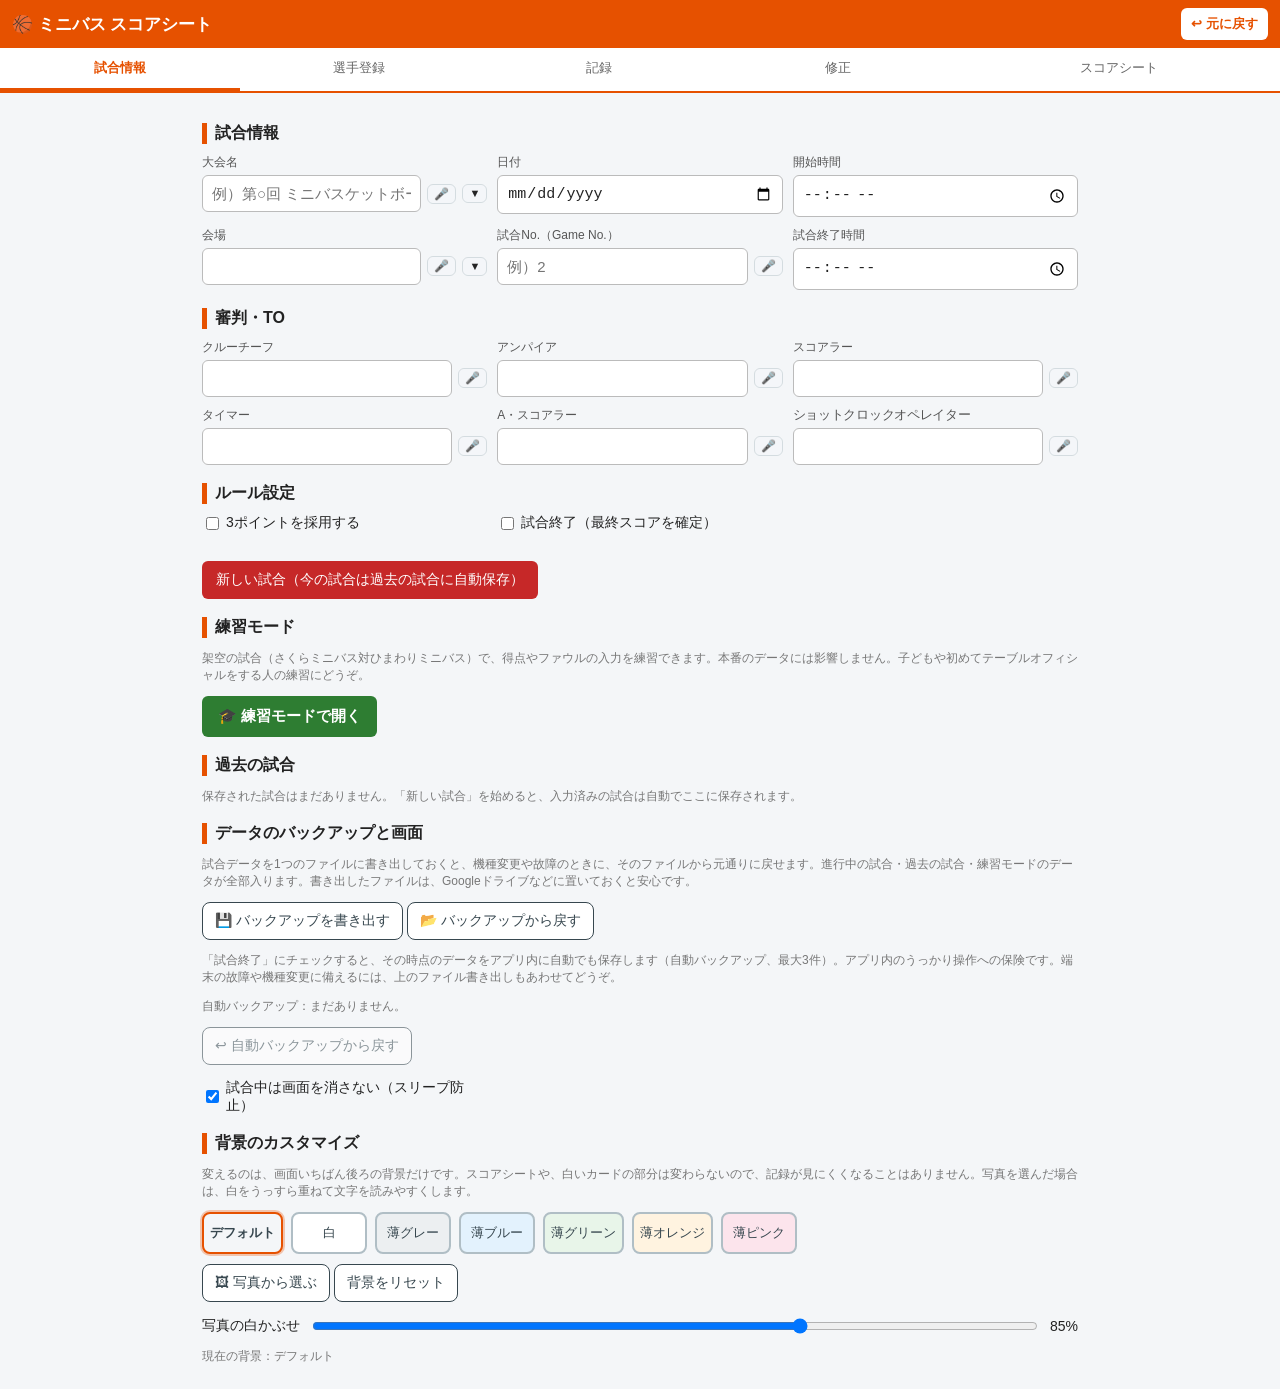
==== commit dd6a1342: "v1.59: 大会名・会場の履歴ドロップダウンを追加" ====
--- a/app/src/main/assets/scoresheet/index.html
+++ b/app/src/main/assets/scoresheet/index.html
@@ -121,7 +121,7 @@
   <img class="cover-art art-tiger" src="cover_tiger.svg" alt="">
   <div class="binder-main">
     <div class="binder-title">ミニバス<br>スコアシート</div>
-    <div class="binder-version" id="binderVersion">バージョン 1.58</div>
+    <div class="binder-version" id="binderVersion">バージョン 1.59</div>
     <div class="binder-credit">作：バスケおっさん</div>
   </div>
       </div>
@@ -158,10 +158,10 @@
   <section id="tab-info" class="tabpage active">
     <h2>試合情報</h2>
     <div class="form-grid">
-      <label>大会名 <span class="input-row"><input type="text" id="gTournament" placeholder="例）第○回 ミニバスケットボール大会"><button type="button" class="mic-btn" title="音声入力">🎤</button></span></label>
+      <label class="hist-label">大会名 <span class="input-row"><input type="text" id="gTournament" placeholder="例）第○回 ミニバスケットボール大会"><button type="button" class="mic-btn" title="音声入力">🎤</button><button type="button" class="hist-btn" data-hist-btn="tournament" title="履歴から選ぶ">▼</button></span><div class="hist-list" id="tournamentHist" style="display:none"></div></label>
       <label>日付 <input type="date" id="gDate"></label>
       <label>開始時間 <input type="time" id="gTime"></label>
-      <label>会場 <span class="input-row"><input type="text" id="gVenue"><button type="button" class="mic-btn" title="音声入力">🎤</button></span></label>
+      <label class="hist-label">会場 <span class="input-row"><input type="text" id="gVenue"><button type="button" class="mic-btn" title="音声入力">🎤</button><button type="button" class="hist-btn" data-hist-btn="venue" title="履歴から選ぶ">▼</button></span><div class="hist-list" id="venueHist" style="display:none"></div></label>
       <label>試合No.（Game No.） <span class="input-row"><input type="text" id="gGameNo" placeholder="例）2"><button type="button" class="mic-btn" title="音声入力">🎤</button></span></label>
       <label>試合終了時間 <input type="time" id="gEndTime"></label>
     </div>
--- a/app/src/main/assets/scoresheet/style.css
+++ b/app/src/main/assets/scoresheet/style.css
@@ -373,6 +373,26 @@
   #printRoot img { width: 100%; height: auto; display: block; }
 }
 
+/* 履歴ドロップダウン（試合情報タブ：大会名・会場） */
+.form-grid label.hist-label { position: relative; }
+.hist-btn {
+  background: #f5f7fa; border: 1px solid #cfd8dc; border-radius: 6px;
+  padding: 3px 6px; font-size: 11px; line-height: 1; opacity: .85; cursor: pointer;
+}
+.hist-list {
+  position: absolute; top: 100%; left: 0; right: 0; z-index: 60; margin-top: 4px;
+  background: #fff; border: 1px solid #90a4ae; border-radius: 8px;
+  box-shadow: 0 6px 16px rgba(0, 0, 0, .18);
+  max-height: 240px; overflow-y: auto;
+}
+.hist-item {
+  display: block; width: 100%; text-align: left; cursor: pointer;
+  background: none; border: none; border-bottom: 1px solid #eceff1;
+  padding: 10px 12px; font-size: 14px; color: #222;
+}
+.hist-item:last-child { border-bottom: none; }
+.hist-item:active { background: #eceff1; }
+
 /* 背景のカスタマイズ（試合情報タブ） */
 .bg-swatches { display: flex; flex-wrap: wrap; gap: 8px; }
 .bg-swatch {
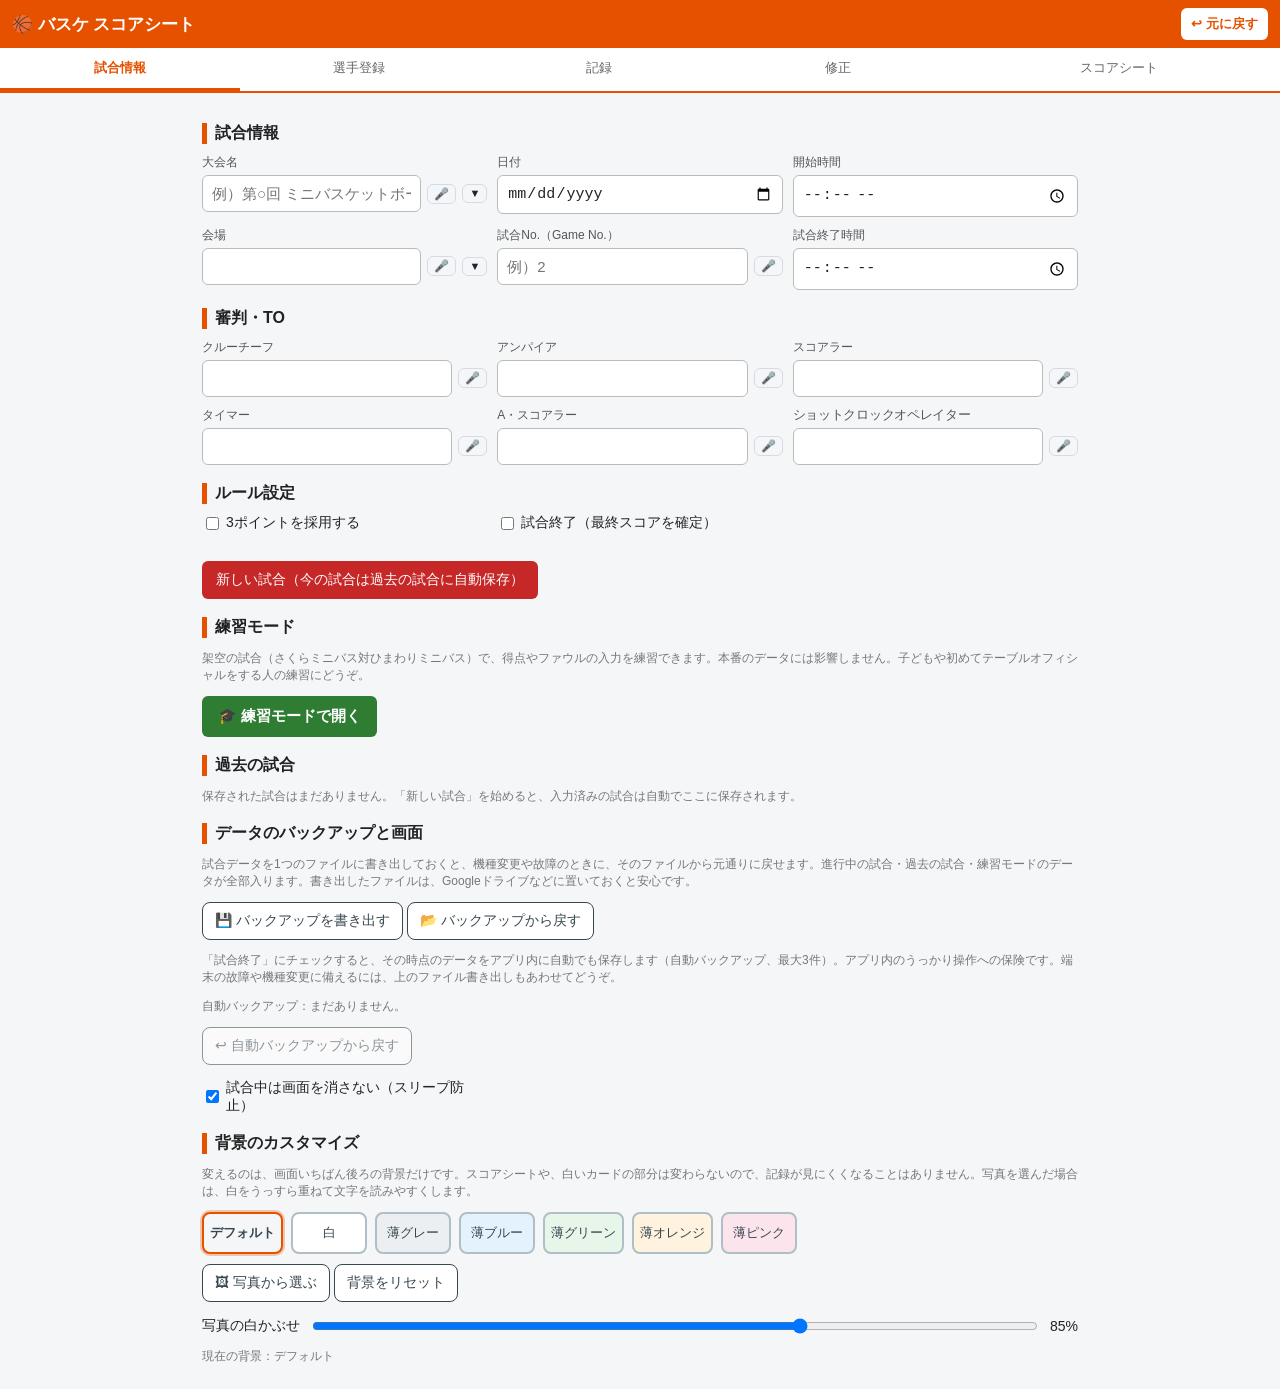
==== commit e09fea89: "アプリ名を「バスケ スコアシート（U12用）」に変更（v67）" ====
--- a/app/src/main/assets/scoresheet/index.html
+++ b/app/src/main/assets/scoresheet/index.html
@@ -3,7 +3,7 @@
 <head>
 <meta charset="UTF-8">
 <meta name="viewport" content="width=device-width, initial-scale=1.0, user-scalable=yes">
-<title>ミニバス スコアシート</title>
+<title>バスケ スコアシート</title>
 <link rel="stylesheet" href="style.css">
 <link rel="stylesheet" href="sheet.css">
 <style>
@@ -120,8 +120,8 @@
   </svg>
   <img class="cover-art art-tiger" src="cover_tiger.svg" alt="">
   <div class="binder-main">
-    <div class="binder-title">ミニバス<br>スコアシート</div>
-    <div class="binder-version" id="binderVersion">バージョン 1.59</div>
+    <div class="binder-title">バスケ<br>スコアシート</div>
+    <div class="binder-version" id="binderVersion">バージョン 1.63</div>
     <div class="binder-credit">作：バスケおっさん</div>
   </div>
       </div>
@@ -130,7 +130,7 @@
 </div>
 
 <header id="appbar" class="noprint">
-  <h1>🏀 ミニバス スコアシート</h1>
+  <h1>🏀 バスケ スコアシート</h1>
   <div class="appbar-actions">
     <button id="btnUndo" type="button">↩ 元に戻す</button>
   </div>
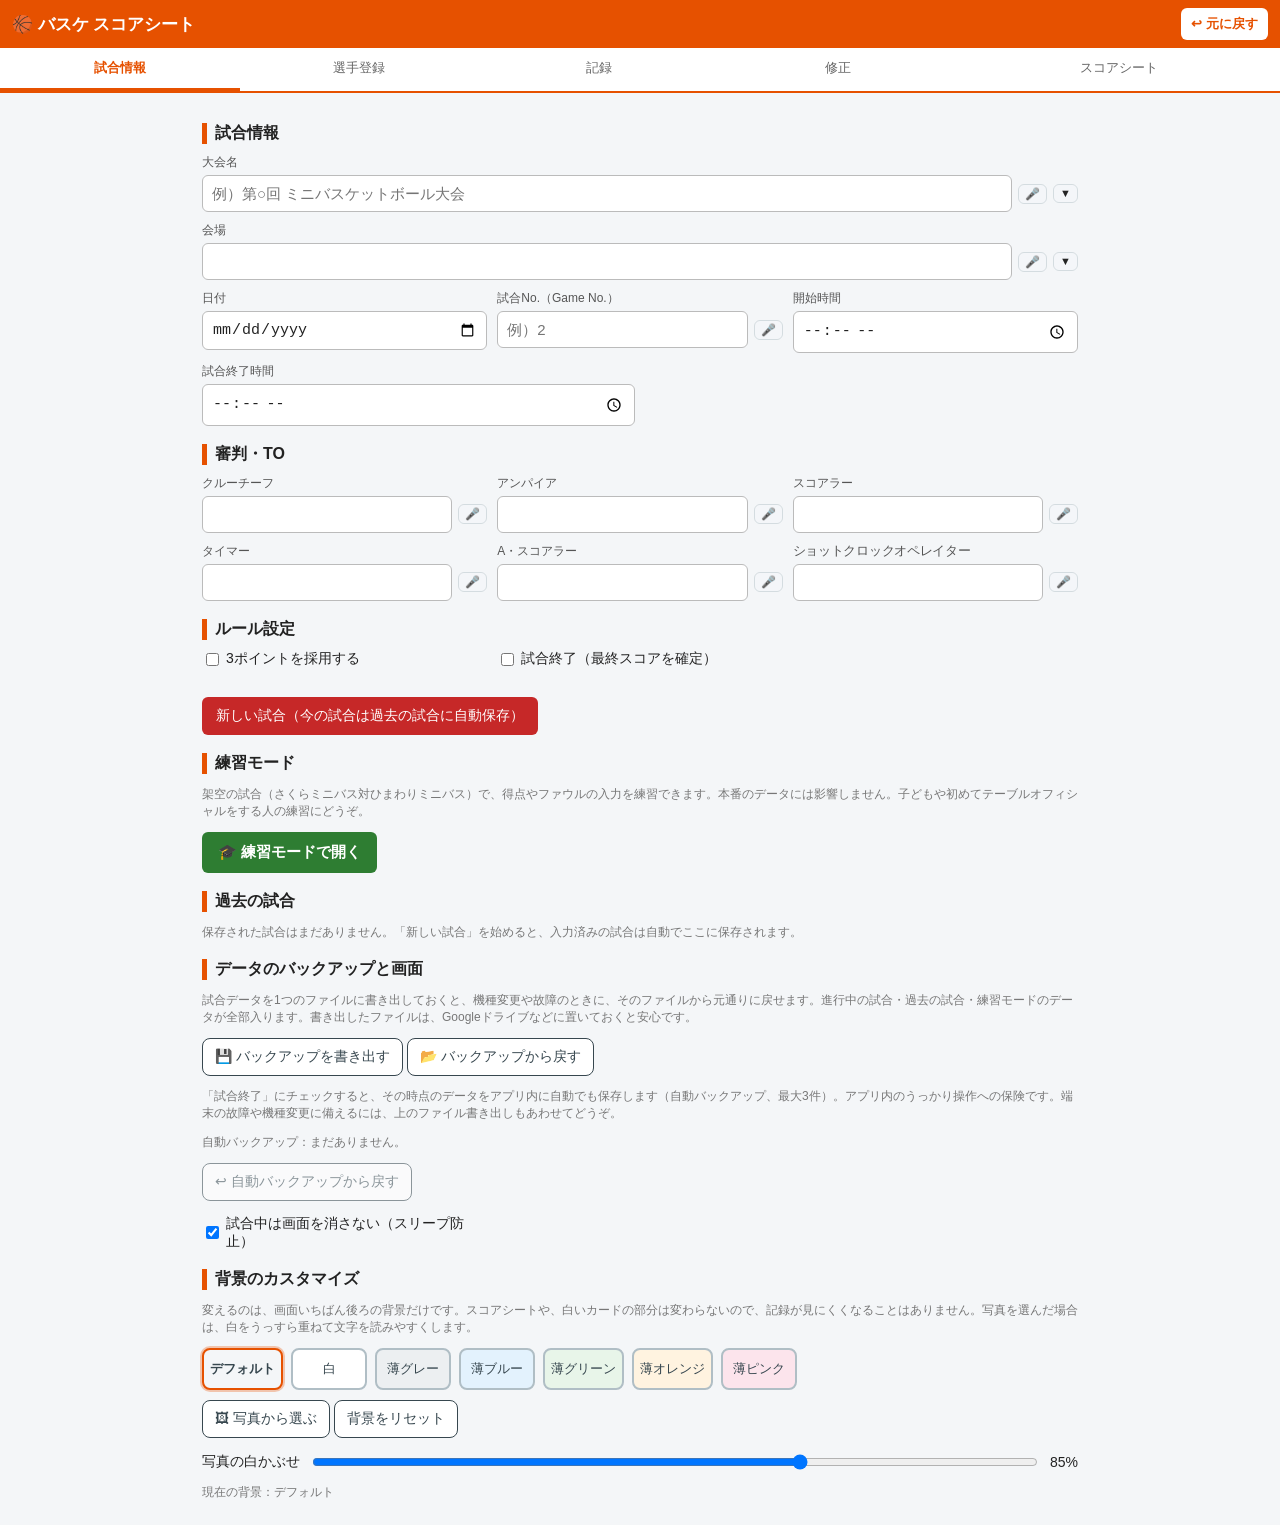
==== commit de332a30: "v69（1.65）: 試合情報の並びと幅を変更（大会名・会場は全幅、日付・試合No.・開始時間を3つ並びに）" ====
--- a/app/src/main/assets/scoresheet/index.html
+++ b/app/src/main/assets/scoresheet/index.html
@@ -121,7 +121,7 @@
   <img class="cover-art art-tiger" src="cover_tiger.svg" alt="">
   <div class="binder-main">
     <div class="binder-title">バスケ<br>スコアシート</div>
-    <div class="binder-version" id="binderVersion">バージョン 1.63</div>
+    <div class="binder-version" id="binderVersion">バージョン 1.65</div>
     <div class="binder-credit">作：バスケおっさん</div>
   </div>
       </div>
@@ -157,13 +157,13 @@
   <!-- ===== 試合情報 ===== -->
   <section id="tab-info" class="tabpage active">
     <h2>試合情報</h2>
-    <div class="form-grid">
-      <label class="hist-label">大会名 <span class="input-row"><input type="text" id="gTournament" placeholder="例）第○回 ミニバスケットボール大会"><button type="button" class="mic-btn" title="音声入力">🎤</button><button type="button" class="hist-btn" data-hist-btn="tournament" title="履歴から選ぶ">▼</button></span><div class="hist-list" id="tournamentHist" style="display:none"></div></label>
-      <label>日付 <input type="date" id="gDate"></label>
-      <label>開始時間 <input type="time" id="gTime"></label>
-      <label class="hist-label">会場 <span class="input-row"><input type="text" id="gVenue"><button type="button" class="mic-btn" title="音声入力">🎤</button><button type="button" class="hist-btn" data-hist-btn="venue" title="履歴から選ぶ">▼</button></span><div class="hist-list" id="venueHist" style="display:none"></div></label>
-      <label>試合No.（Game No.） <span class="input-row"><input type="text" id="gGameNo" placeholder="例）2"><button type="button" class="mic-btn" title="音声入力">🎤</button></span></label>
-      <label>試合終了時間 <input type="time" id="gEndTime"></label>
+    <div class="form-grid info-grid">
+      <label class="hist-label span-all">大会名 <span class="input-row"><input type="text" id="gTournament" placeholder="例）第○回 ミニバスケットボール大会"><button type="button" class="mic-btn" title="音声入力">🎤</button><button type="button" class="hist-btn" data-hist-btn="tournament" title="履歴から選ぶ">▼</button></span><div class="hist-list" id="tournamentHist" style="display:none"></div></label>
+      <label class="hist-label span-all">会場 <span class="input-row"><input type="text" id="gVenue"><button type="button" class="mic-btn" title="音声入力">🎤</button><button type="button" class="hist-btn" data-hist-btn="venue" title="履歴から選ぶ">▼</button></span><div class="hist-list" id="venueHist" style="display:none"></div></label>
+      <label class="cell-2">日付 <input type="date" id="gDate"></label>
+      <label class="cell-2">試合No.（Game No.） <span class="input-row"><input type="text" id="gGameNo" placeholder="例）2"><button type="button" class="mic-btn" title="音声入力">🎤</button></span></label>
+      <label class="cell-2">開始時間 <input type="time" id="gTime"></label>
+      <label class="cell-3">試合終了時間 <input type="time" id="gEndTime"></label>
     </div>
     <h2>審判・TO</h2>
     <div class="form-grid">
@@ -275,7 +275,7 @@
   <!-- ===== 記録の修正 ===== -->
   <section id="tab-fix" class="tabpage">
     <h2>記録の修正</h2>
-    <p class="hint">これまでの記録の一覧です。行をタップすると、その記録をその場で直接修正できます（選手・点数・ファウルの種別・クォーターの変更と、1件だけの削除）。直すと合計とスコアシートにも反映されます。</p>
+    <p class="hint">これまでの記録の一覧です。行をタップすると、その記録をその場で直接修正できます（選手・点数・ファウルの種別・クォーターの変更と、1件だけの削除）。直すと合計とスコアシートにも反映されます。左端の「≡」を上下にドラッグすると、記録の順番を変えられます。</p>
     <div id="fixList"></div>
   </section>
 
--- a/app/src/main/assets/scoresheet/style.css
+++ b/app/src/main/assets/scoresheet/style.css
@@ -261,6 +261,13 @@
 .fix-q.qblue { background: rgb(28,38,140); }
 .fix-text { flex: 1; }
 .fix-arrow { color: #bbb; font-size: 18px; }
+.fix-drag { color: #999; font-size: 18px; line-height: 1; padding: 4px 6px 4px 0; cursor: grab; touch-action: none; user-select: none; -webkit-user-select: none; }
+.fix-item.dragging { opacity: .7; position: relative; z-index: 5; box-shadow: 0 6px 16px rgba(0,0,0,.28); }
+/* 試合情報：大会名・会場は全幅、日付・試合No.・開始時間は3つ並び、終了時間は半幅 */
+.form-grid.info-grid { grid-template-columns: repeat(6, minmax(0, 1fr)); }
+.info-grid .span-all { grid-column: 1 / -1; }
+.info-grid .cell-2 { grid-column: span 2; }
+.info-grid .cell-3 { grid-column: span 3; }
 .edit-desc { background: #fff8e1; border-radius: 6px; padding: 8px 10px; font-size: 14px; margin: 0 0 12px; }
 .modal-box label.flabel { display: block; font-size: 12px; color: #555; margin-bottom: 10px; }
 .modal-box select {
